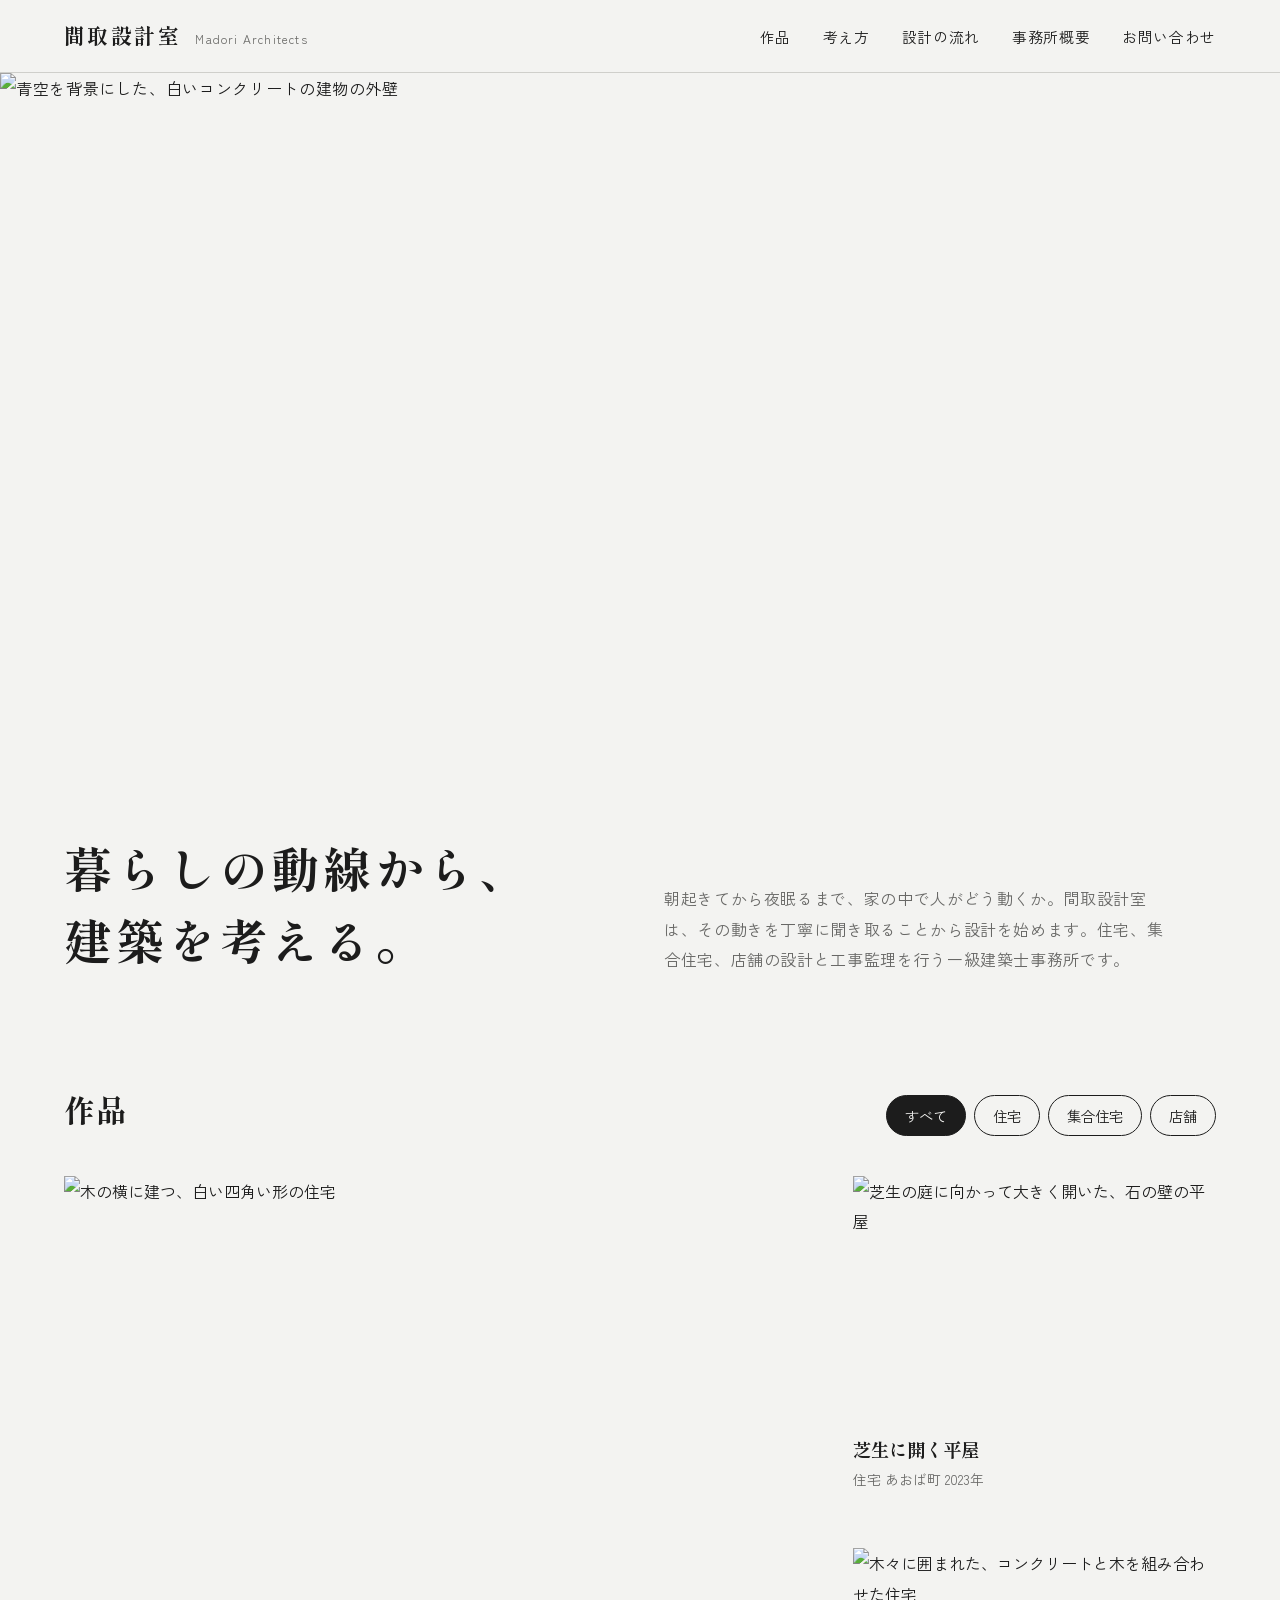
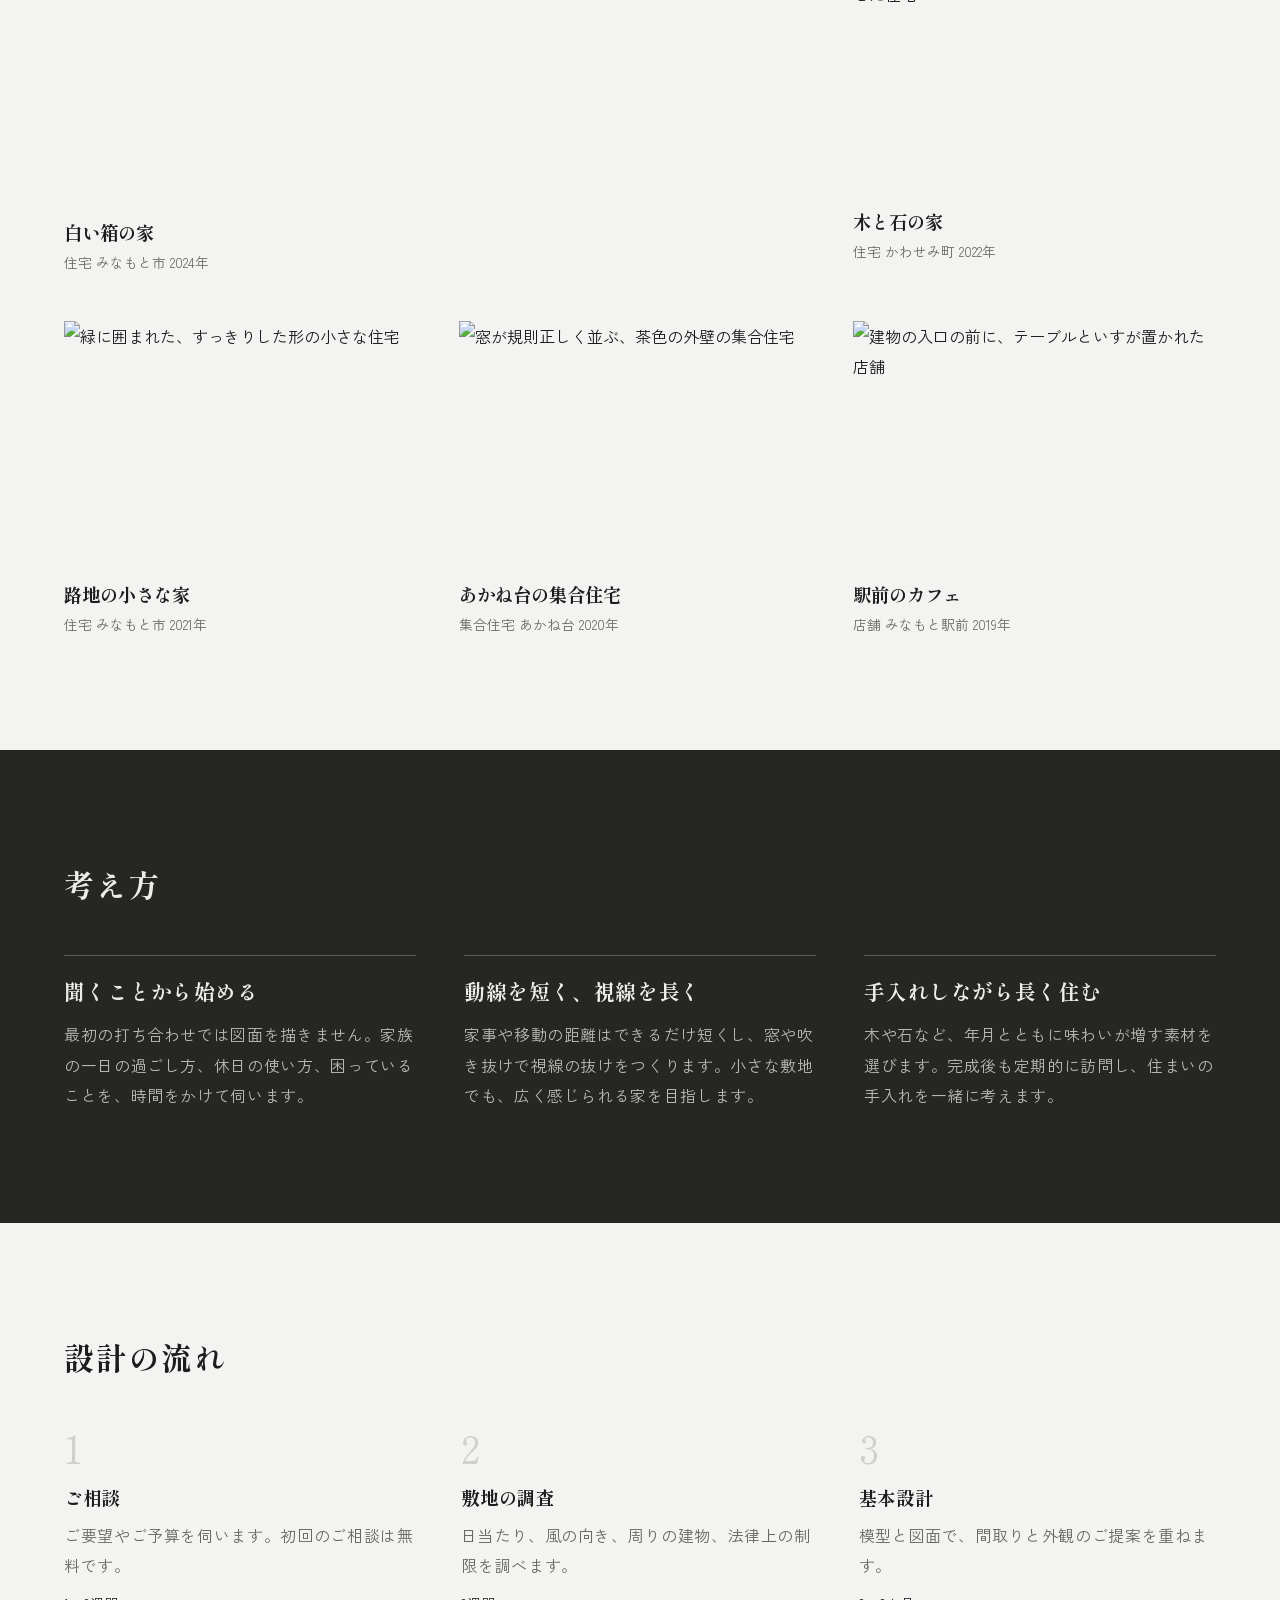
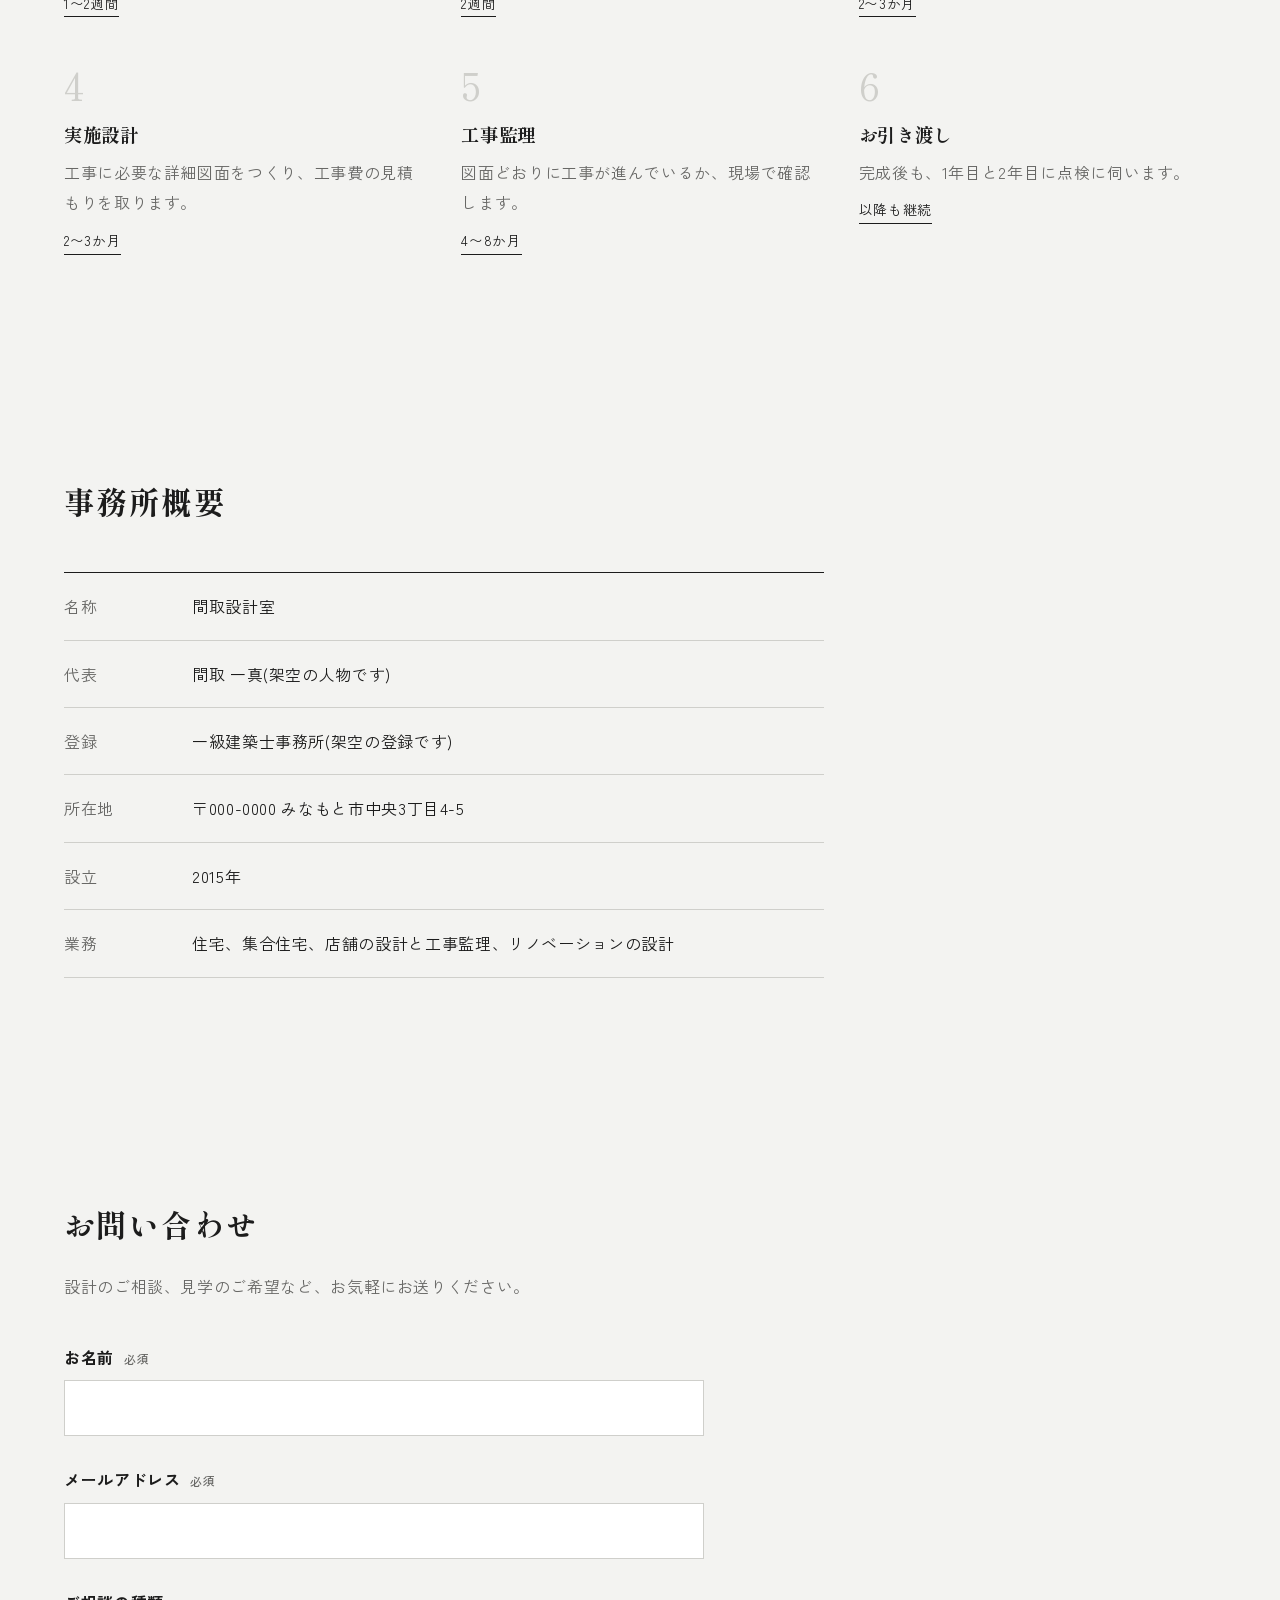
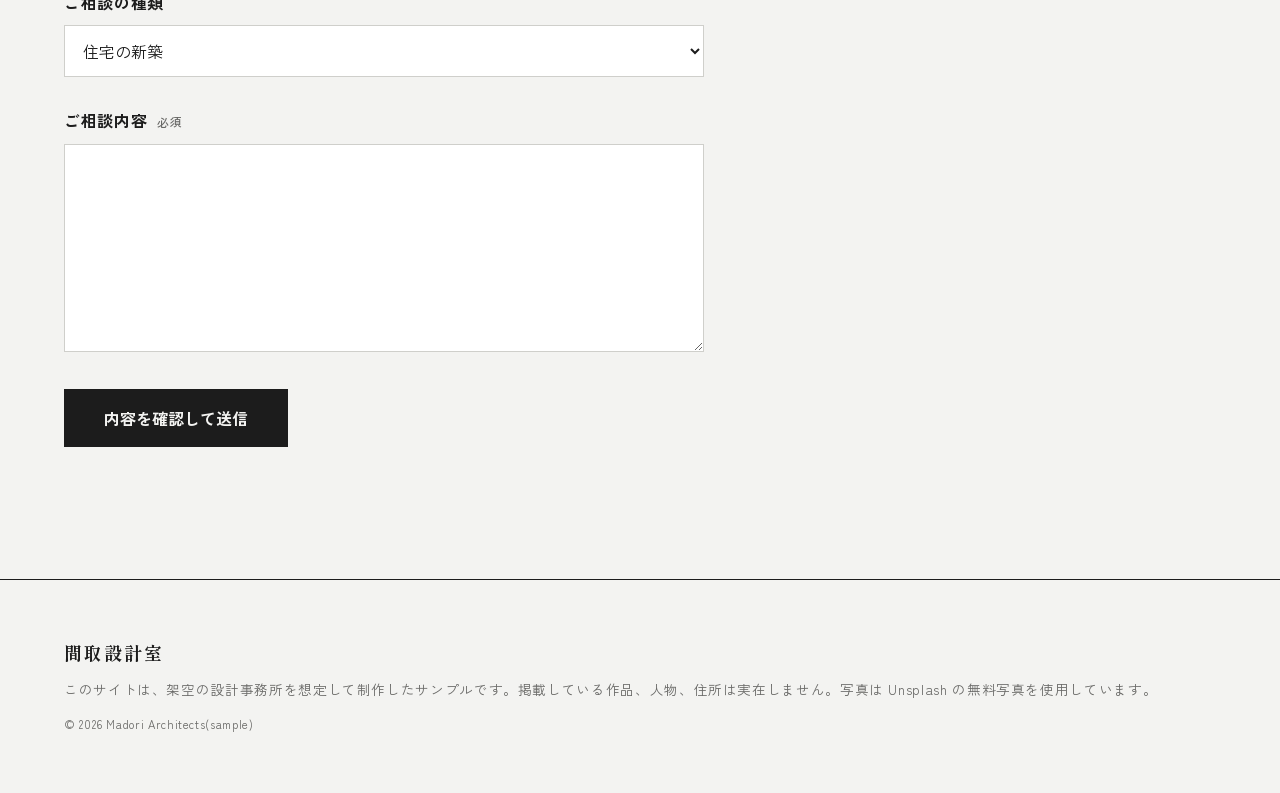
==== 02-architect/index.html @ a6670573 "設計事務所のサンプルサイトを追加" ====
<!DOCTYPE html>
<html lang="ja">
<head>
  <meta charset="UTF-8">
  <meta name="viewport" content="width=device-width, initial-scale=1.0">
  <title>間取設計室 | 一級建築士事務所</title>
  <meta name="description" content="架空の設計事務所を想定した制作サンプルです。">

  <!-- フォント:見出しは明朝(Shippori Mincho)、本文はゴシック -->
  <link rel="preconnect" href="https://fonts.googleapis.com">
  <link rel="preconnect" href="https://fonts.gstatic.com" crossorigin>
  <link href="https://fonts.googleapis.com/css2?family=Shippori+Mincho:wght@500;700&family=Zen+Kaku+Gothic+New:wght@400;500;700&display=swap" rel="stylesheet">

  <!-- 【つながり①】見た目は css/style.css -->
  <link rel="stylesheet" href="css/style.css">
</head>
<body>

  <a href="#main" class="skip">本文へ移動</a>

  <!-- ============ ヘッダー ============ -->
  <header class="header">
    <a href="#top" class="logo">
      <span class="logo-ja">間取設計室</span>
      <span class="logo-en">Madori Architects</span>
    </a>

    <!-- 【つながり②】js/script.js がメニューを開け閉めする(クリニックと同じ仕組み) -->
    <button class="menu-button" id="menu-button" aria-expanded="false" aria-controls="global-nav">メニュー</button>

    <nav class="nav" id="global-nav" aria-label="メインメニュー">
      <ul>
        <li><a href="#works">作品</a></li>
        <li><a href="#approach">考え方</a></li>
        <li><a href="#process">設計の流れ</a></li>
        <li><a href="#office">事務所概要</a></li>
        <li><a href="#contact">お問い合わせ</a></li>
      </ul>
    </nav>
  </header>

  <main id="main">

    <!-- ============ ファーストビュー ============ -->
    <section class="hero" id="top">
      <img class="hero-photo"
           src="https://images.unsplash.com/photo-1549791084-5f78368b208b?w=2000&q=80&auto=format&fit=crop"
           alt="青空を背景にした、白いコンクリートの建物の外壁"
           width="2000" height="1333">
      <div class="hero-text">
        <h1>暮らしの動線から、<br>建築を考える。</h1>
        <p>朝起きてから夜眠るまで、家の中で人がどう動くか。間取設計室は、その動きを丁寧に聞き取ることから設計を始めます。住宅、集合住宅、店舗の設計と工事監理を行う一級建築士事務所です。</p>
      </div>
    </section>

    <!-- ============ 作品(このサイトの中心) ============ -->
    <section class="section" id="works">
      <div class="section-head">
        <h2>作品</h2>
        <!-- 【つながり③】ボタンの data-filter を js/script.js が読み、作品を絞り込む -->
        <div class="filters" role="group" aria-label="作品の種類で絞り込む">
          <button type="button" class="filter is-active" data-filter="all" aria-pressed="true">すべて</button>
          <button type="button" class="filter" data-filter="住宅" aria-pressed="false">住宅</button>
          <button type="button" class="filter" data-filter="集合住宅" aria-pressed="false">集合住宅</button>
          <button type="button" class="filter" data-filter="店舗" aria-pressed="false">店舗</button>
        </div>
      </div>

      <!-- 【つながり④】作品のカードは、js/script.js の works(作品の一覧データ)から自動で作られる -->
      <ul class="works" id="works-list"></ul>
    </section>

    <!-- ============ 考え方 ============ -->
    <section class="section section-dark" id="approach">
      <h2>考え方</h2>
      <div class="approach">
        <div>
          <h3>聞くことから始める</h3>
          <p>最初の打ち合わせでは図面を描きません。家族の一日の過ごし方、休日の使い方、困っていることを、時間をかけて伺います。</p>
        </div>
        <div>
          <h3>動線を短く、視線を長く</h3>
          <p>家事や移動の距離はできるだけ短くし、窓や吹き抜けで視線の抜けをつくります。小さな敷地でも、広く感じられる家を目指します。</p>
        </div>
        <div>
          <h3>手入れしながら長く住む</h3>
          <p>木や石など、年月とともに味わいが増す素材を選びます。完成後も定期的に訪問し、住まいの手入れを一緒に考えます。</p>
        </div>
      </div>
    </section>

    <!-- ============ 設計の流れ(順番がある内容なので番号つきリスト) ============ -->
    <section class="section" id="process">
      <h2>設計の流れ</h2>
      <ol class="process">
        <li><h3>ご相談</h3><p>ご要望やご予算を伺います。初回のご相談は無料です。</p><span class="term">1〜2週間</span></li>
        <li><h3>敷地の調査</h3><p>日当たり、風の向き、周りの建物、法律上の制限を調べます。</p><span class="term">2週間</span></li>
        <li><h3>基本設計</h3><p>模型と図面で、間取りと外観のご提案を重ねます。</p><span class="term">2〜3か月</span></li>
        <li><h3>実施設計</h3><p>工事に必要な詳細図面をつくり、工事費の見積もりを取ります。</p><span class="term">2〜3か月</span></li>
        <li><h3>工事監理</h3><p>図面どおりに工事が進んでいるか、現場で確認します。</p><span class="term">4〜8か月</span></li>
        <li><h3>お引き渡し</h3><p>完成後も、1年目と2年目に点検に伺います。</p><span class="term">以降も継続</span></li>
      </ol>
    </section>

    <!-- ============ 事務所概要 ============ -->
    <section class="section" id="office">
      <h2>事務所概要</h2>
      <dl class="office">
        <dt>名称</dt><dd>間取設計室</dd>
        <dt>代表</dt><dd>間取 一真(架空の人物です)</dd>
        <dt>登録</dt><dd>一級建築士事務所(架空の登録です)</dd>
        <dt>所在地</dt><dd>〒000-0000 みなもと市中央3丁目4-5</dd>
        <dt>設立</dt><dd>2015年</dd>
        <dt>業務</dt><dd>住宅、集合住宅、店舗の設計と工事監理、リノベーションの設計</dd>
      </dl>
    </section>

    <!-- ============ お問い合わせ ============ -->
    <section class="section" id="contact">
      <h2>お問い合わせ</h2>
      <p class="contact-lead">設計のご相談、見学のご希望など、お気軽にお送りください。</p>

      <!-- 【つながり⑤】送信ボタンを押すと js/script.js が入力をチェックする -->
      <!-- novalidate … ブラウザ標準のチェックを止めて、自分で書いたチェックを使う -->
      <form class="form" id="contact-form" novalidate>
        <div class="field">
          <label for="name">お名前<span class="required">必須</span></label>
          <input type="text" id="name" name="name" autocomplete="name">
          <p class="error" id="name-error"></p>
        </div>
        <div class="field">
          <label for="email">メールアドレス<span class="required">必須</span></label>
          <input type="email" id="email" name="email" autocomplete="email">
          <p class="error" id="email-error"></p>
        </div>
        <div class="field">
          <label for="kind">ご相談の種類</label>
          <select id="kind" name="kind">
            <option>住宅の新築</option>
            <option>集合住宅</option>
            <option>店舗</option>
            <option>リノベーション</option>
            <option>その他</option>
          </select>
        </div>
        <div class="field">
          <label for="message">ご相談内容<span class="required">必須</span></label>
          <textarea id="message" name="message" rows="6"></textarea>
          <p class="error" id="message-error"></p>
        </div>
        <button type="submit" class="submit">内容を確認して送信</button>
        <p class="form-result" id="form-result" aria-live="polite"></p>
      </form>
    </section>

  </main>

  <!-- ============ 作品を大きく見る窓(dialog) ============ -->
  <!-- 【つながり⑥】作品カードを押すと js/script.js がここに中身を入れて開く -->
  <dialog class="modal" id="modal" aria-labelledby="modal-title">
    <button type="button" class="modal-close" id="modal-close">閉じる</button>
    <img class="modal-photo" id="modal-photo" src="" alt="">
    <div class="modal-body">
      <p class="modal-category" id="modal-category"></p>
      <h3 id="modal-title"></h3>
      <p id="modal-text"></p>
      <dl class="modal-data" id="modal-data"></dl>
    </div>
  </dialog>

  <!-- ============ フッター ============ -->
  <footer class="footer">
    <p class="footer-name">間取設計室</p>
    <p>このサイトは、架空の設計事務所を想定して制作したサンプルです。掲載している作品、人物、住所は実在しません。写真は Unsplash の無料写真を使用しています。</p>
    <p><small>&copy; <span id="year"></span> Madori Architects(sample)</small></p>
  </footer>

  <!-- 【つながり⑦】動きは js/script.js -->
  <script src="js/script.js"></script>
</body>
</html>
---- 02-architect/css/style.css ----
/* =========================================================
   間取設計室 style.css
   方針:写真(建物)を主役にして、文字と色は控えめにする
   ========================================================= */

/* ---------- 1. 色と文字 ---------- */
:root {
  --paper: #f3f3f1;   /* 背景(コンクリートのような白) */
  --ink: #1c1c1c;     /* 文字 */
  --sub: #686866;     /* 補足の文字 */
  --line: #cfcfcb;    /* 区切り線 */
  --dark: #262624;    /* 「考え方」の暗い背景 */

  --mincho: "Shippori Mincho", "Yu Mincho", "Hiragino Mincho ProN", serif;
  --gothic: "Zen Kaku Gothic New", "Hiragino Sans", "Meiryo", sans-serif;

  --side: clamp(20px, 5vw, 80px); /* 画面の左右の余白(画面幅に合わせて変わる) */
}

* { margin: 0; padding: 0; box-sizing: border-box; }

html { scroll-behavior: smooth; scroll-padding-top: 72px; }

body {
  background: var(--paper);
  color: var(--ink);
  font-family: var(--gothic);
  font-size: 16px;
  line-height: 1.9;
  letter-spacing: 0.04em;
}

a { color: inherit; }
img { display: block; max-width: 100%; height: auto; }

a:focus-visible, button:focus-visible, input:focus-visible, select:focus-visible, textarea:focus-visible {
  outline: 2px solid var(--ink);
  outline-offset: 3px;
}

h1, h2, h3 { font-family: var(--mincho); font-weight: 700; line-height: 1.5; }
h2 { font-size: 1.9rem; letter-spacing: 0.08em; }
h3 { font-size: 1.15rem; }

.skip { position: absolute; left: -9999px; }
.skip:focus { left: 16px; top: 16px; z-index: 100; background: var(--paper); padding: 8px 16px; }

.section { padding: 112px var(--side); }
.section > h2 { margin-bottom: 48px; }

/* ---------- 2. ヘッダー ---------- */
.header {
  position: sticky;
  top: 0;
  z-index: 50;
  display: flex;
  justify-content: space-between;
  align-items: center;
  padding: 16px var(--side);
  background: rgba(243, 243, 241, 0.94);
  border-bottom: 1px solid var(--line);
}
.logo { text-decoration: none; display: flex; align-items: baseline; gap: 14px; }
.logo-ja { font-family: var(--mincho); font-weight: 700; font-size: 1.3rem; letter-spacing: 0.12em; }
.logo-en { font-size: 0.75rem; color: var(--sub); letter-spacing: 0.1em; }

.nav ul { display: flex; gap: 32px; list-style: none; }
.nav a { text-decoration: none; font-size: 0.92rem; }
.nav a:hover { text-decoration: underline; text-underline-offset: 6px; }

.menu-button { display: none; }

/* ---------- 3. ファーストビュー ---------- */
.hero-photo {
  width: 100%;
  height: 78vh;
  min-height: 420px;
  object-fit: cover;
}
.hero-text {
  display: grid;
  grid-template-columns: minmax(0, 1fr) minmax(0, 1fr);
  gap: 48px;
  align-items: end;
  padding: 56px var(--side) 0;
}
.hero h1 { font-size: clamp(1.9rem, 4vw, 3rem); letter-spacing: 0.08em; }
.hero-text p { color: var(--sub); max-width: 32em; }

/* ---------- 4. 作品 ---------- */
.section-head {
  display: flex;
  justify-content: space-between;
  align-items: baseline;
  gap: 24px;
  flex-wrap: wrap;
  margin-bottom: 40px;
}

.filters { display: flex; flex-wrap: wrap; gap: 8px; }
.filter {
  font: inherit;
  font-size: 0.9rem;
  padding: 6px 18px;
  border: 1px solid var(--ink);
  border-radius: 999px;
  background: transparent;
  color: var(--ink);
  cursor: pointer;
}
/* 【つながり】js/script.js が選んだボタンに is-active をつける */
.filter.is-active { background: var(--ink); color: var(--paper); }

.works {
  list-style: none;
  display: grid;
  grid-template-columns: repeat(3, minmax(0, 1fr));
  gap: 56px 32px;
}
/* 1つ目の作品だけ横に2マス分使って大きく見せる */
.work:first-child { grid-column: span 2; grid-row: span 2; }
.work[hidden] { display: none; }

.work-button {
  display: block;
  width: 100%;
  padding: 0;
  border: none;
  background: none;
  color: inherit;
  font: inherit;
  text-align: left;
  cursor: zoom-in;   /* マウスを乗せると虫めがねのマーク */
}
.work-button img {
  width: 100%;
  aspect-ratio: 3 / 2;
  object-fit: cover;
  transition: opacity 0.3s;
}
.work:first-child .work-button img { aspect-ratio: auto; height: calc(100% - 64px); min-height: 360px; }
.work:first-child .work-button { height: 100%; }
.work-button:hover img { opacity: 0.85; }

.work-title { display: block; margin-top: 14px; font-family: var(--mincho); font-weight: 700; font-size: 1.15rem; }
.work-meta { display: block; font-size: 0.85rem; color: var(--sub); }

/* ---------- 5. 考え方(暗い背景) ---------- */
.section-dark { background: var(--dark); color: #ecece8; }
.approach {
  display: grid;
  grid-template-columns: repeat(3, minmax(0, 1fr));
  gap: 48px;
}
.approach h3 { font-size: 1.3rem; padding-top: 20px; border-top: 1px solid #5c5c58; }
.approach p { margin-top: 12px; color: #b9b9b3; }

/* ---------- 6. 設計の流れ ---------- */
.process {
  list-style: none;
  counter-reset: step;
  display: grid;
  grid-template-columns: repeat(3, minmax(0, 1fr));
  gap: 48px 40px;
}
.process li { counter-increment: step; position: relative; padding-top: 56px; }
.process li::before {
  content: counter(step);          /* 1〜6 が自動で入る */
  position: absolute;
  top: 0;
  left: 0;
  font-family: var(--mincho);
  font-size: 2.4rem;
  line-height: 1;
  color: var(--line);
}
.process p { margin-top: 8px; color: var(--sub); }
.term { display: inline-block; margin-top: 10px; font-size: 0.85rem; border-bottom: 1px solid var(--ink); }

/* ---------- 7. 事務所概要 ---------- */
.office {
  display: grid;
  grid-template-columns: 8em 1fr;
  max-width: 760px;
  border-top: 1px solid var(--ink);
}
.office dt, .office dd { padding: 18px 0; border-bottom: 1px solid var(--line); }
.office dt { color: var(--sub); }

/* ---------- 8. お問い合わせ ---------- */
.contact-lead { margin: -24px 0 40px; color: var(--sub); }
.form { max-width: 640px; }
.field { margin-bottom: 28px; }
.field label { display: block; font-weight: 700; margin-bottom: 8px; }
.required { margin-left: 10px; font-size: 0.75rem; font-weight: 500; color: var(--sub); }

.field input, .field select, .field textarea {
  width: 100%;
  font: inherit;
  padding: 12px 14px;
  border: 1px solid var(--line);
  border-radius: 0;
  background: #fff;
  color: var(--ink);
}
/* 【つながり】入力に問題があると js/script.js が aria-invalid="true" をつける */
.field [aria-invalid="true"] { border: 2px solid var(--ink); }
.error { margin-top: 6px; font-size: 0.85rem; font-weight: 700; }
.error:empty { display: none; }

.submit {
  font: inherit;
  font-weight: 700;
  padding: 14px 40px;
  border: none;
  background: var(--ink);
  color: var(--paper);
  cursor: pointer;
}
.submit:hover { opacity: 0.85; }
.form-result { margin-top: 20px; }

/* ---------- 9. 作品を大きく見る窓(dialog) ---------- */
.modal {
  width: min(1100px, 92vw);
  max-height: 90vh;
  margin: auto;
  border: none;
  padding: 0;
  background: var(--paper);
  color: var(--ink);
  overflow: auto;
}
.modal::backdrop { background: rgba(20, 20, 18, 0.8); } /* 窓の外側を暗くする */

.modal-photo { width: 100%; max-height: 62vh; object-fit: cover; }
.modal-body {
  display: grid;
  grid-template-columns: minmax(0, 1.4fr) minmax(0, 1fr);
  gap: 8px 48px;
  padding: 32px 40px 40px;
}
.modal-category { grid-column: 1 / -1; font-size: 0.85rem; color: var(--sub); }
.modal-body h3 { grid-column: 1 / -1; font-size: 1.6rem; margin-bottom: 8px; }
.modal-data { display: grid; grid-template-columns: 6em 1fr; gap: 6px 16px; align-self: start; font-size: 0.92rem; }
.modal-data dt { color: var(--sub); }

.modal-close {
  position: absolute;   /* 写真の右上に重ねて置く */
  top: 0;
  right: 0;
  z-index: 1;
  font: inherit;
  font-size: 0.9rem;
  padding: 10px 20px;
  border: none;
  background: var(--ink);
  color: var(--paper);
  cursor: pointer;
}

/* ---------- 10. フッター ---------- */
.footer {
  padding: 56px var(--side);
  border-top: 1px solid var(--ink);
  font-size: 0.85rem;
  color: var(--sub);
}
.footer p + p { margin-top: 8px; }
.footer-name { font-family: var(--mincho); font-weight: 700; font-size: 1.1rem; color: var(--ink); letter-spacing: 0.12em; }

/* =========================================================
   11. 画面が狭いとき
   ========================================================= */
@media (max-width: 960px) {
  .works { grid-template-columns: repeat(2, minmax(0, 1fr)); }
  .approach, .process { grid-template-columns: 1fr; gap: 40px; }
  .hero-text { grid-template-columns: 1fr; gap: 20px; }
}

@media (max-width: 760px) {
  .menu-button {
    display: block;
    font: inherit;
    font-size: 0.9rem;
    padding: 6px 14px;
    border: 1px solid var(--ink);
    background: transparent;
    color: var(--ink);
    cursor: pointer;
  }
  .nav {
    display: none;
    position: absolute;
    top: 100%;
    left: 0;
    right: 0;
    background: var(--paper);
    border-bottom: 1px solid var(--line);
    padding: 8px var(--side) 16px;
  }
  .nav.is-open { display: block; }
  .nav ul { flex-direction: column; gap: 0; }
  .nav a { display: block; padding: 12px 0; border-bottom: 1px solid var(--line); }
  .logo-en { display: none; }

  .section { padding: 72px var(--side); }
  .hero-photo { height: 56vh; min-height: 300px; }
  .works { grid-template-columns: 1fr; gap: 40px; }
  .work:first-child { grid-column: auto; grid-row: auto; }
  .work:first-child .work-button img { height: auto; min-height: 0; aspect-ratio: 3 / 2; }
  .modal-body { grid-template-columns: 1fr; padding: 24px; }
  .office { grid-template-columns: 1fr; }
  .office dt { padding-bottom: 0; border-bottom: none; }
  .office dd { padding-top: 4px; }
}

@media (prefers-reduced-motion: reduce) {
  html { scroll-behavior: auto; }
  .work-button img { transition: none; }
}
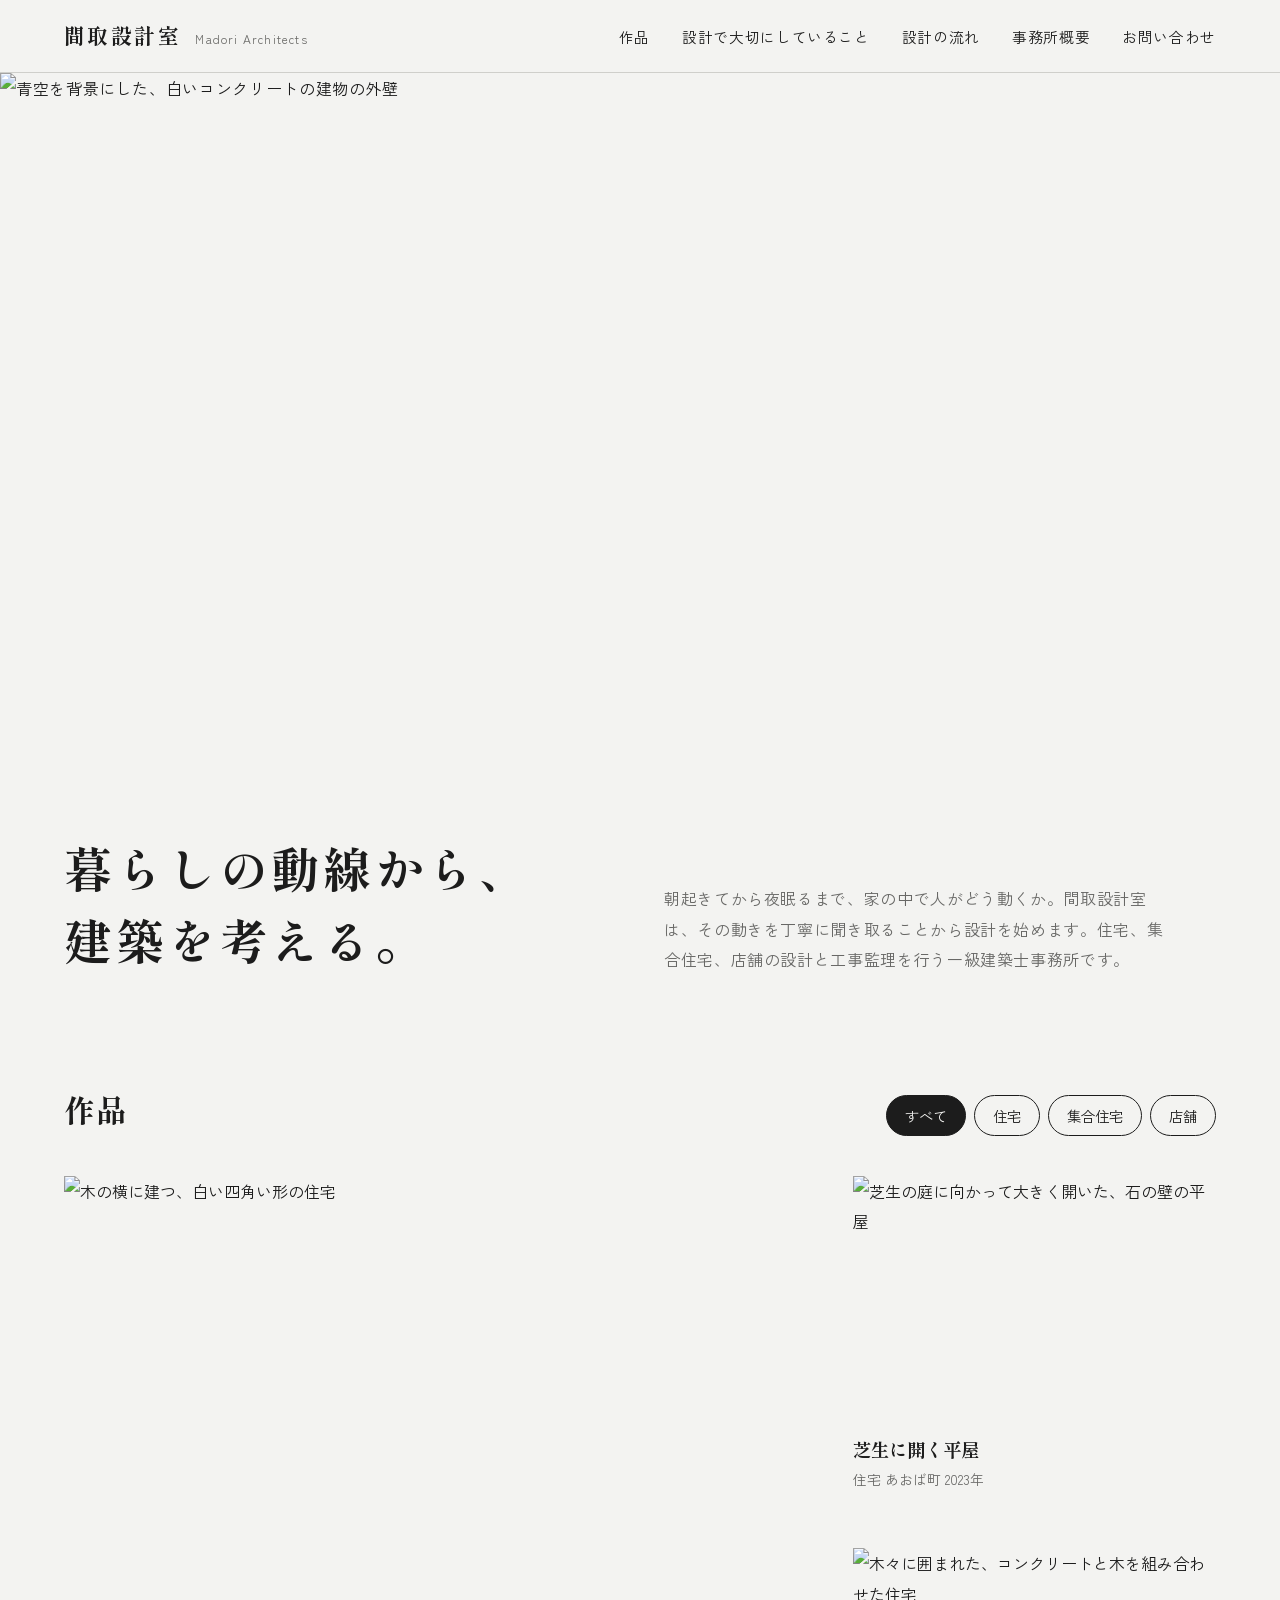
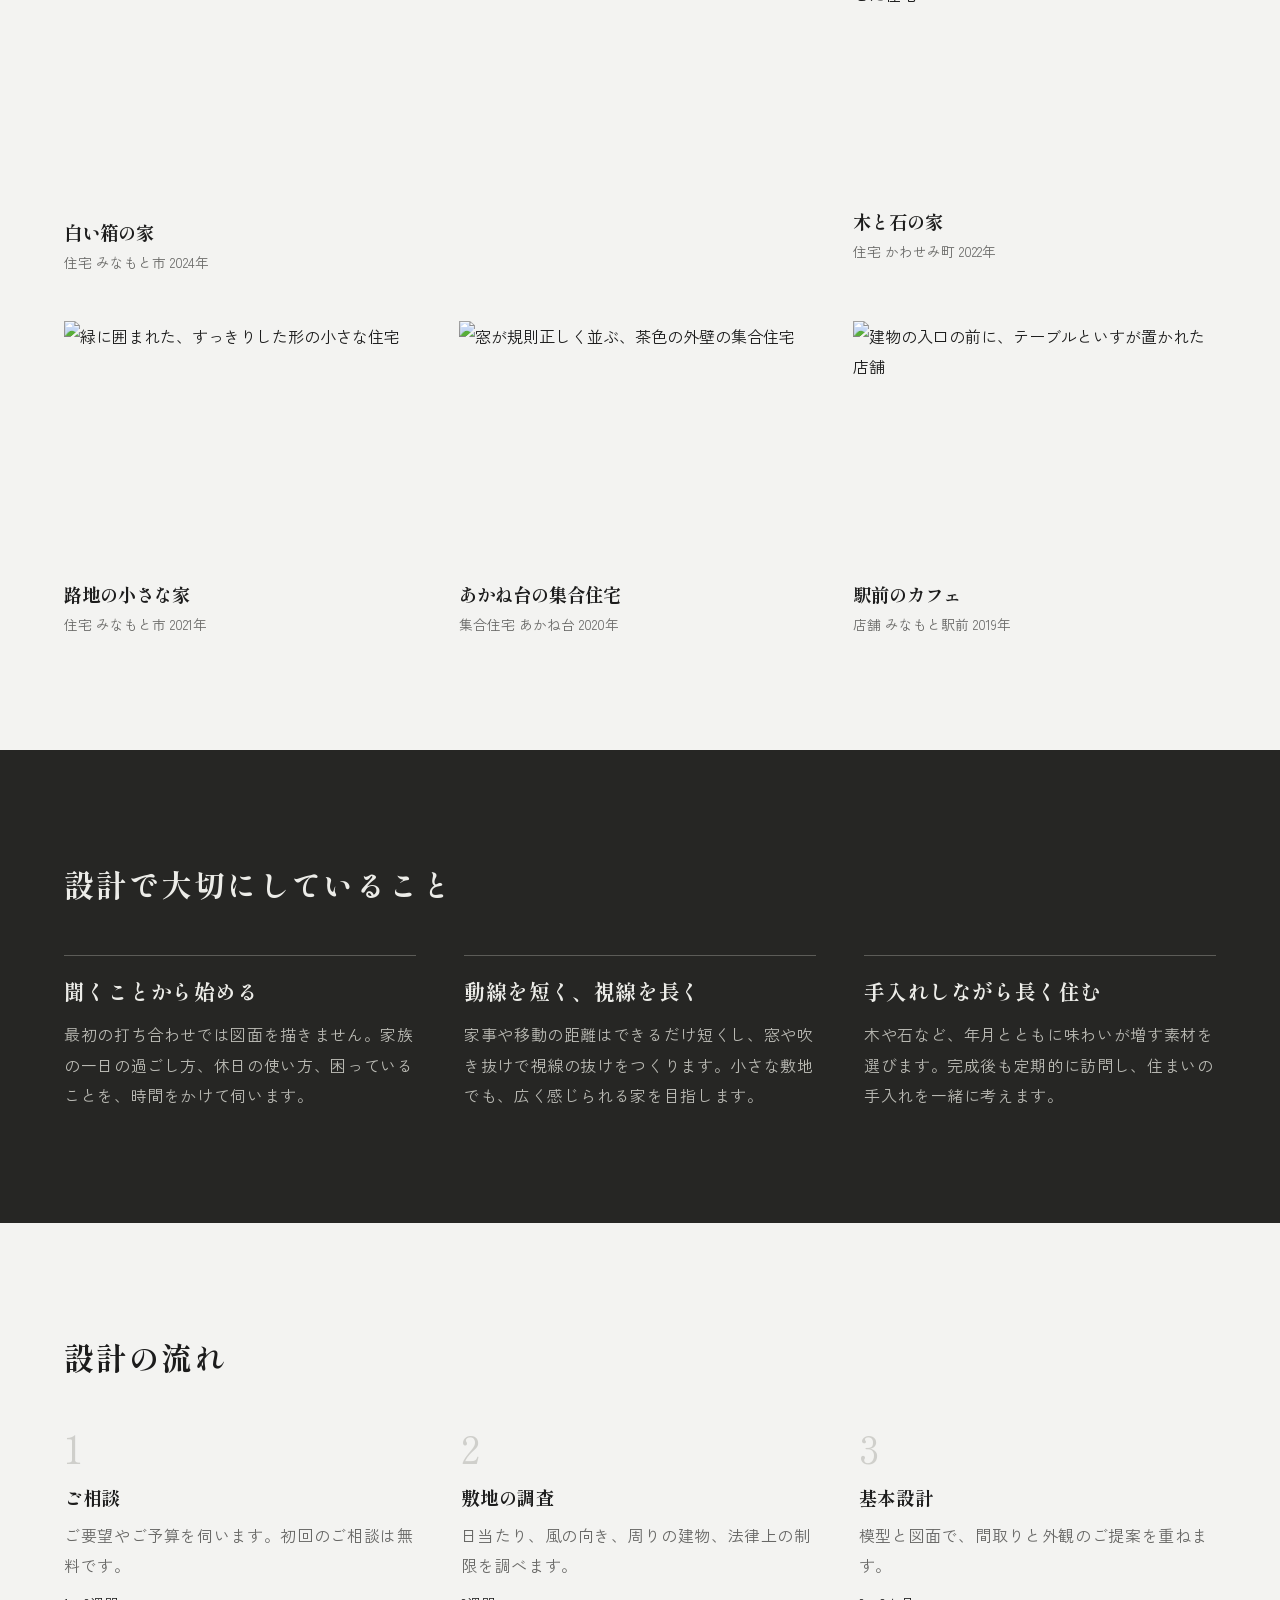
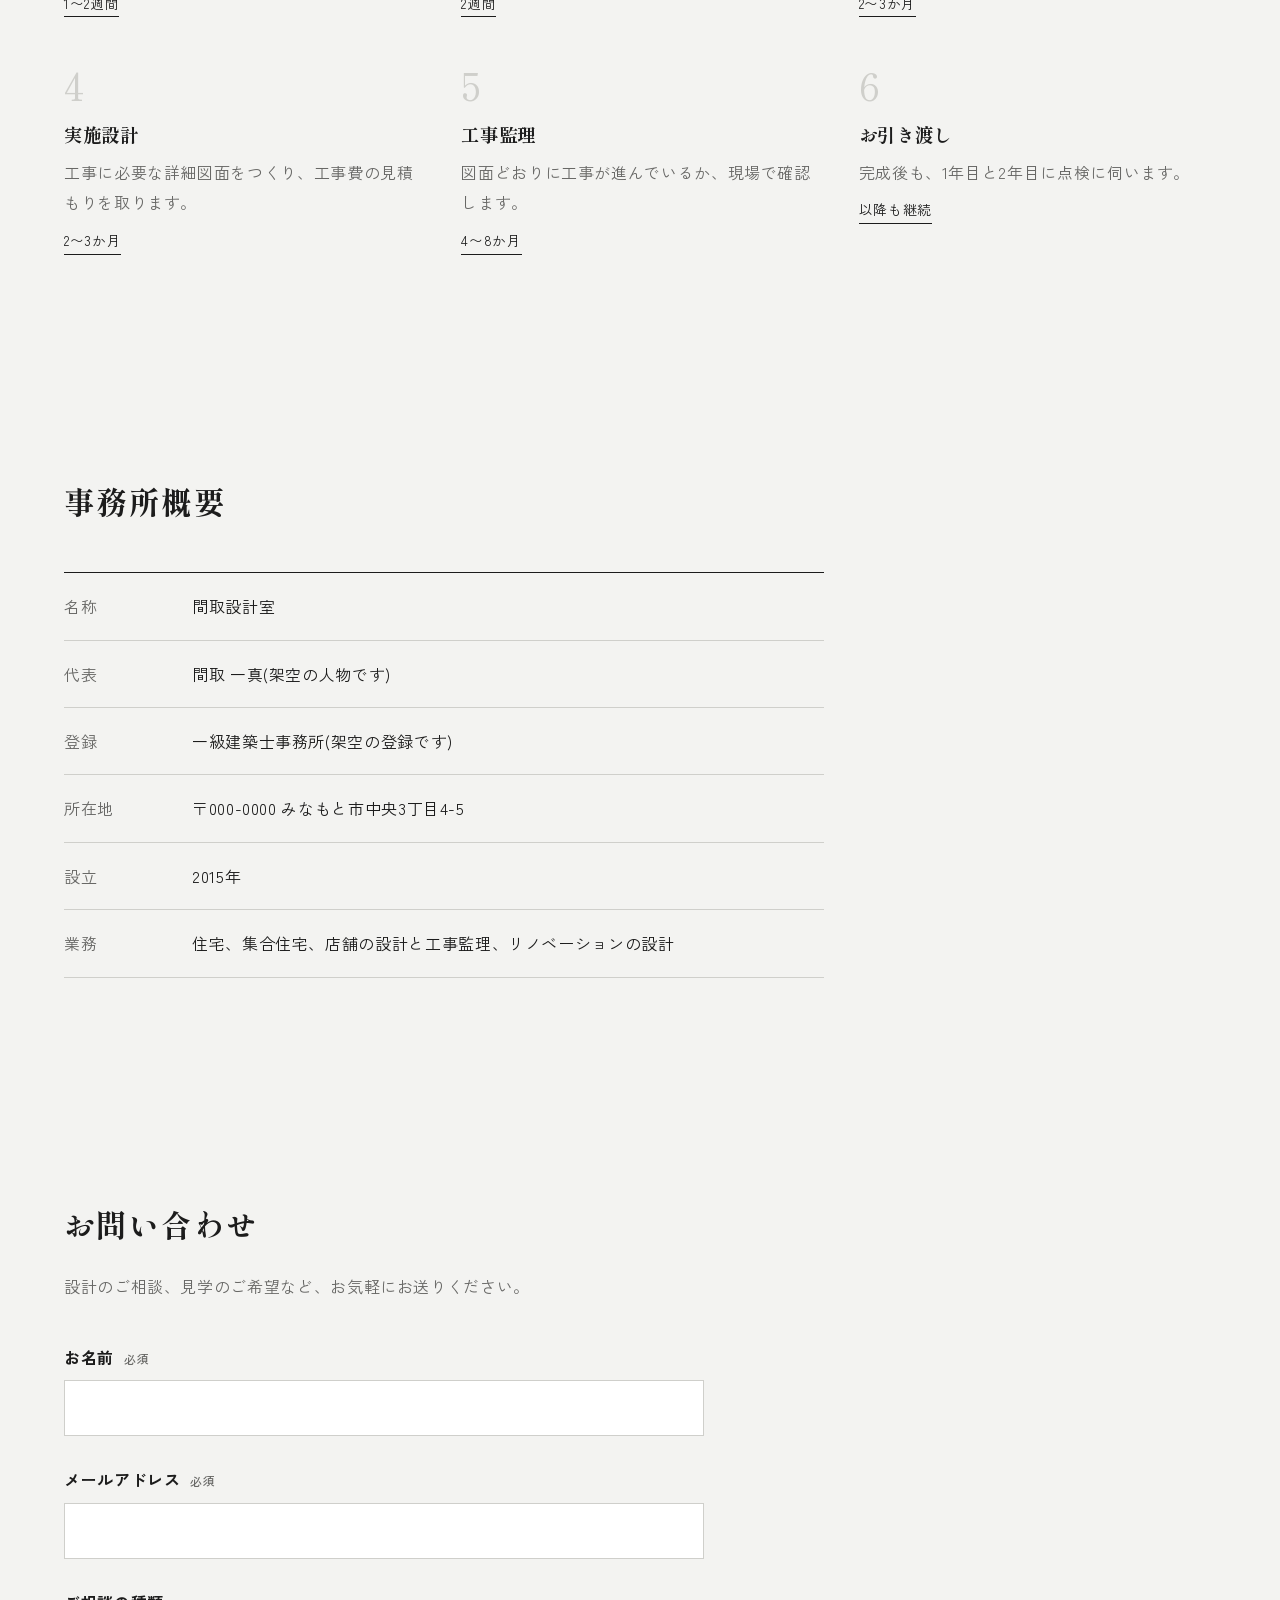
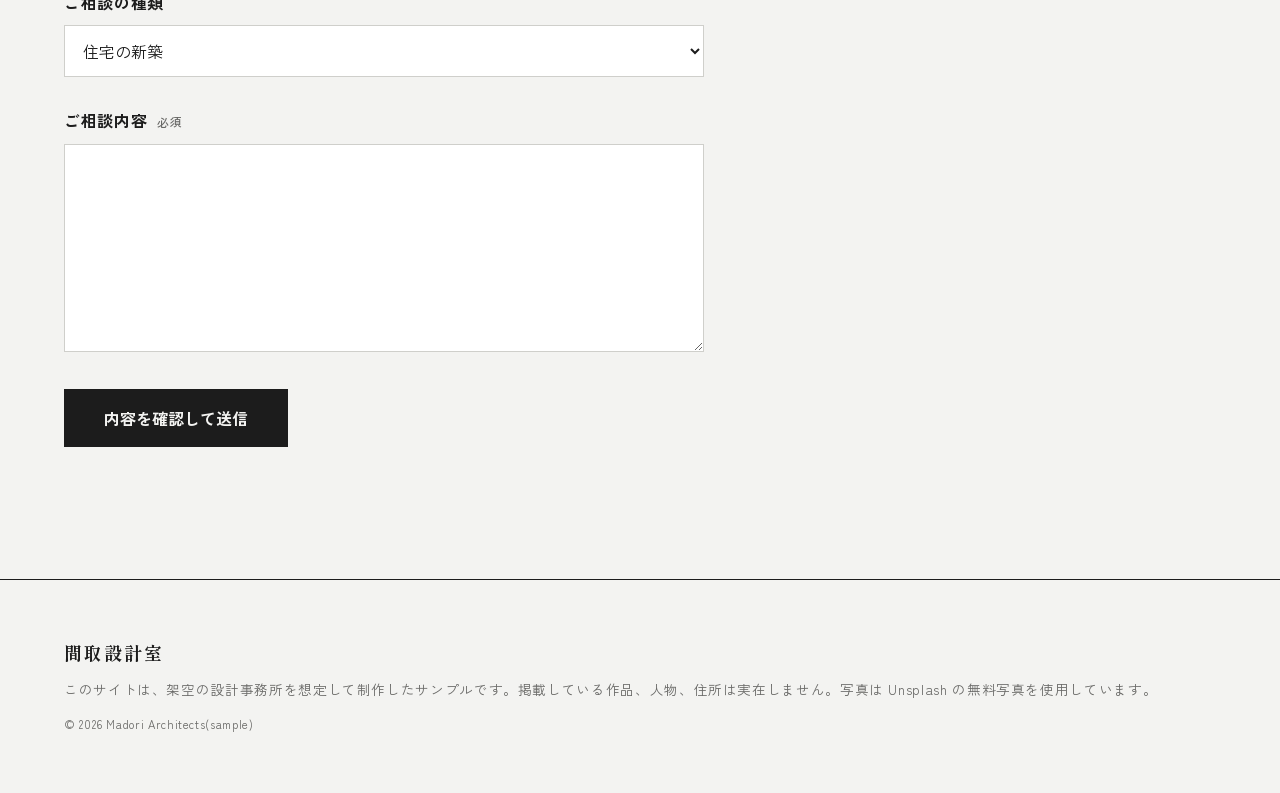
==== commit 261b9cf0: "考え方の見出しを変更" ====
--- a/02-architect/index.html
+++ b/02-architect/index.html
@@ -31,7 +31,7 @@
     <nav class="nav" id="global-nav" aria-label="メインメニュー">
       <ul>
         <li><a href="#works">作品</a></li>
-        <li><a href="#approach">考え方</a></li>
+        <li><a href="#approach">設計で大切にしていること</a></li>
         <li><a href="#process">設計の流れ</a></li>
         <li><a href="#office">事務所概要</a></li>
         <li><a href="#contact">お問い合わせ</a></li>
@@ -70,9 +70,9 @@
       <ul class="works" id="works-list"></ul>
     </section>
 
-    <!-- ============ 考え方 ============ -->
+    <!-- ============ 設計で大切にしていること ============ -->
     <section class="section section-dark" id="approach">
-      <h2>考え方</h2>
+      <h2>設計で大切にしていること</h2>
       <div class="approach">
         <div>
           <h3>聞くことから始める</h3>
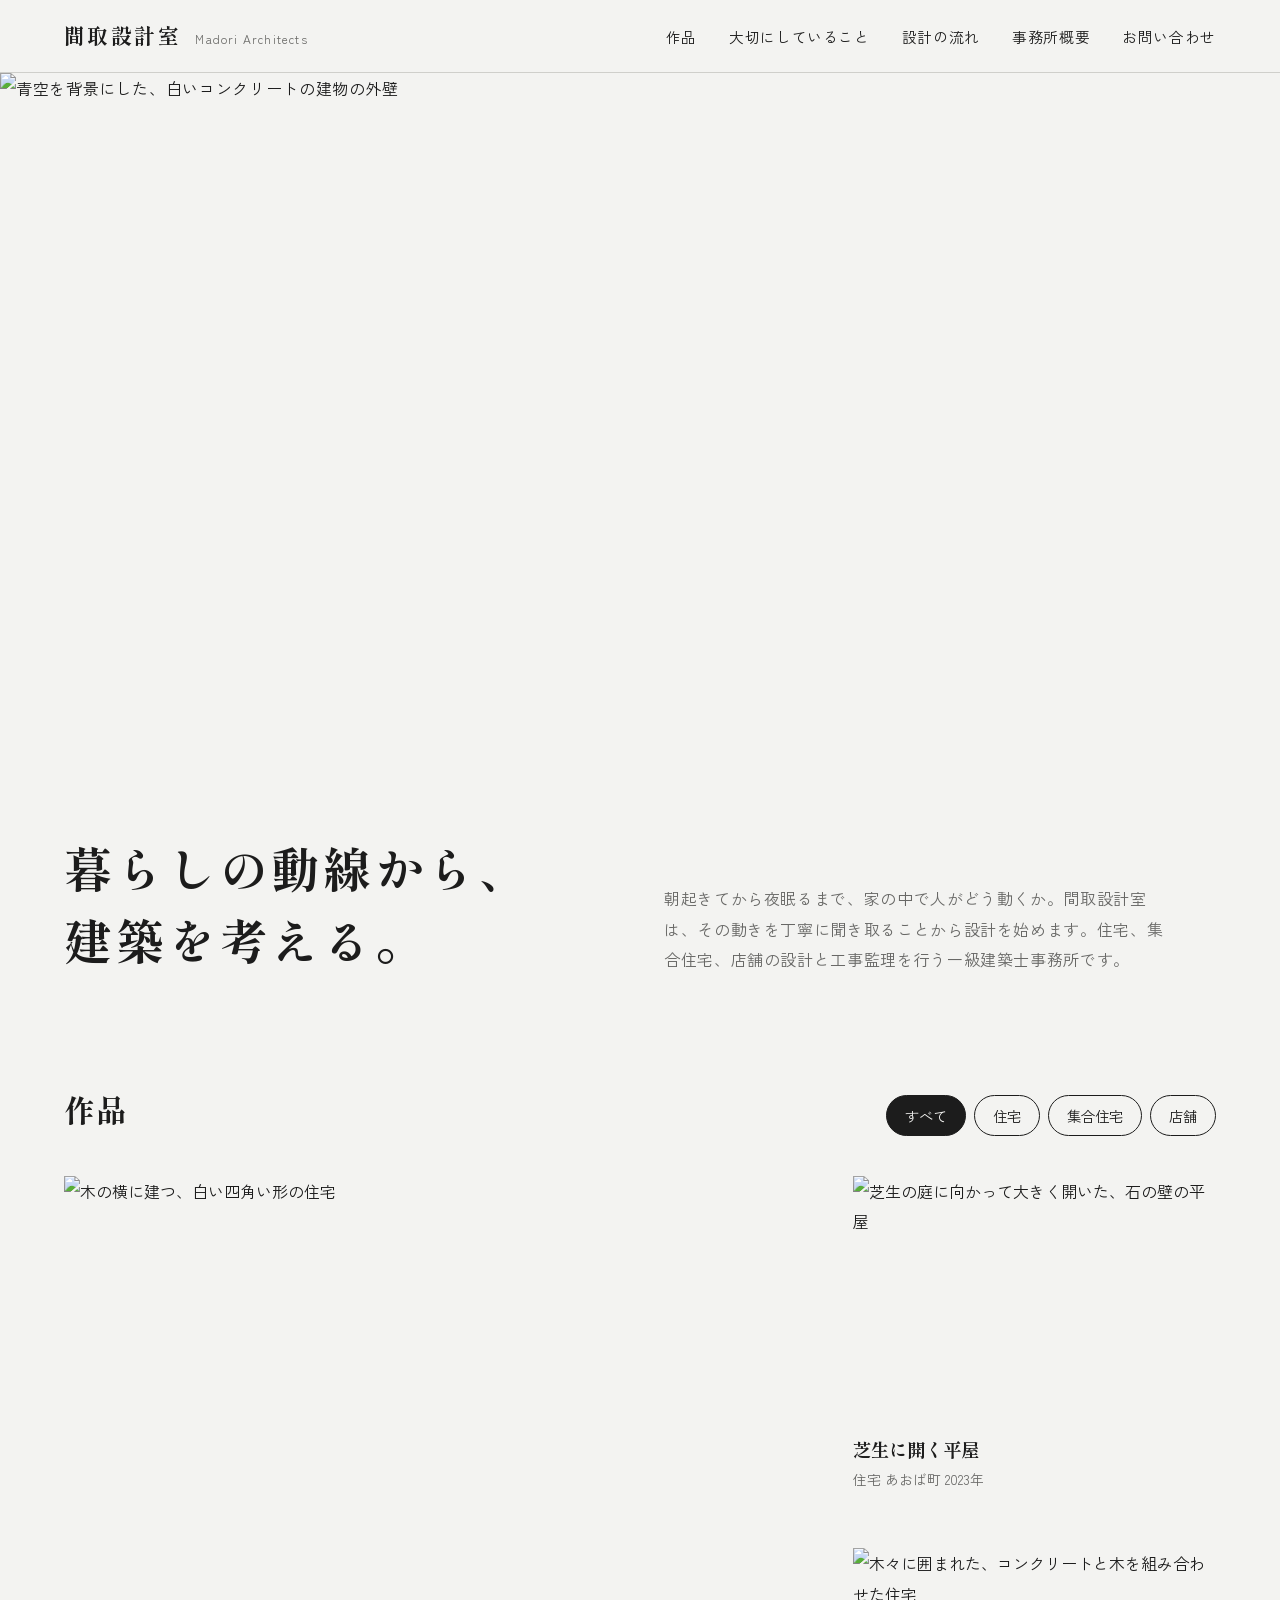
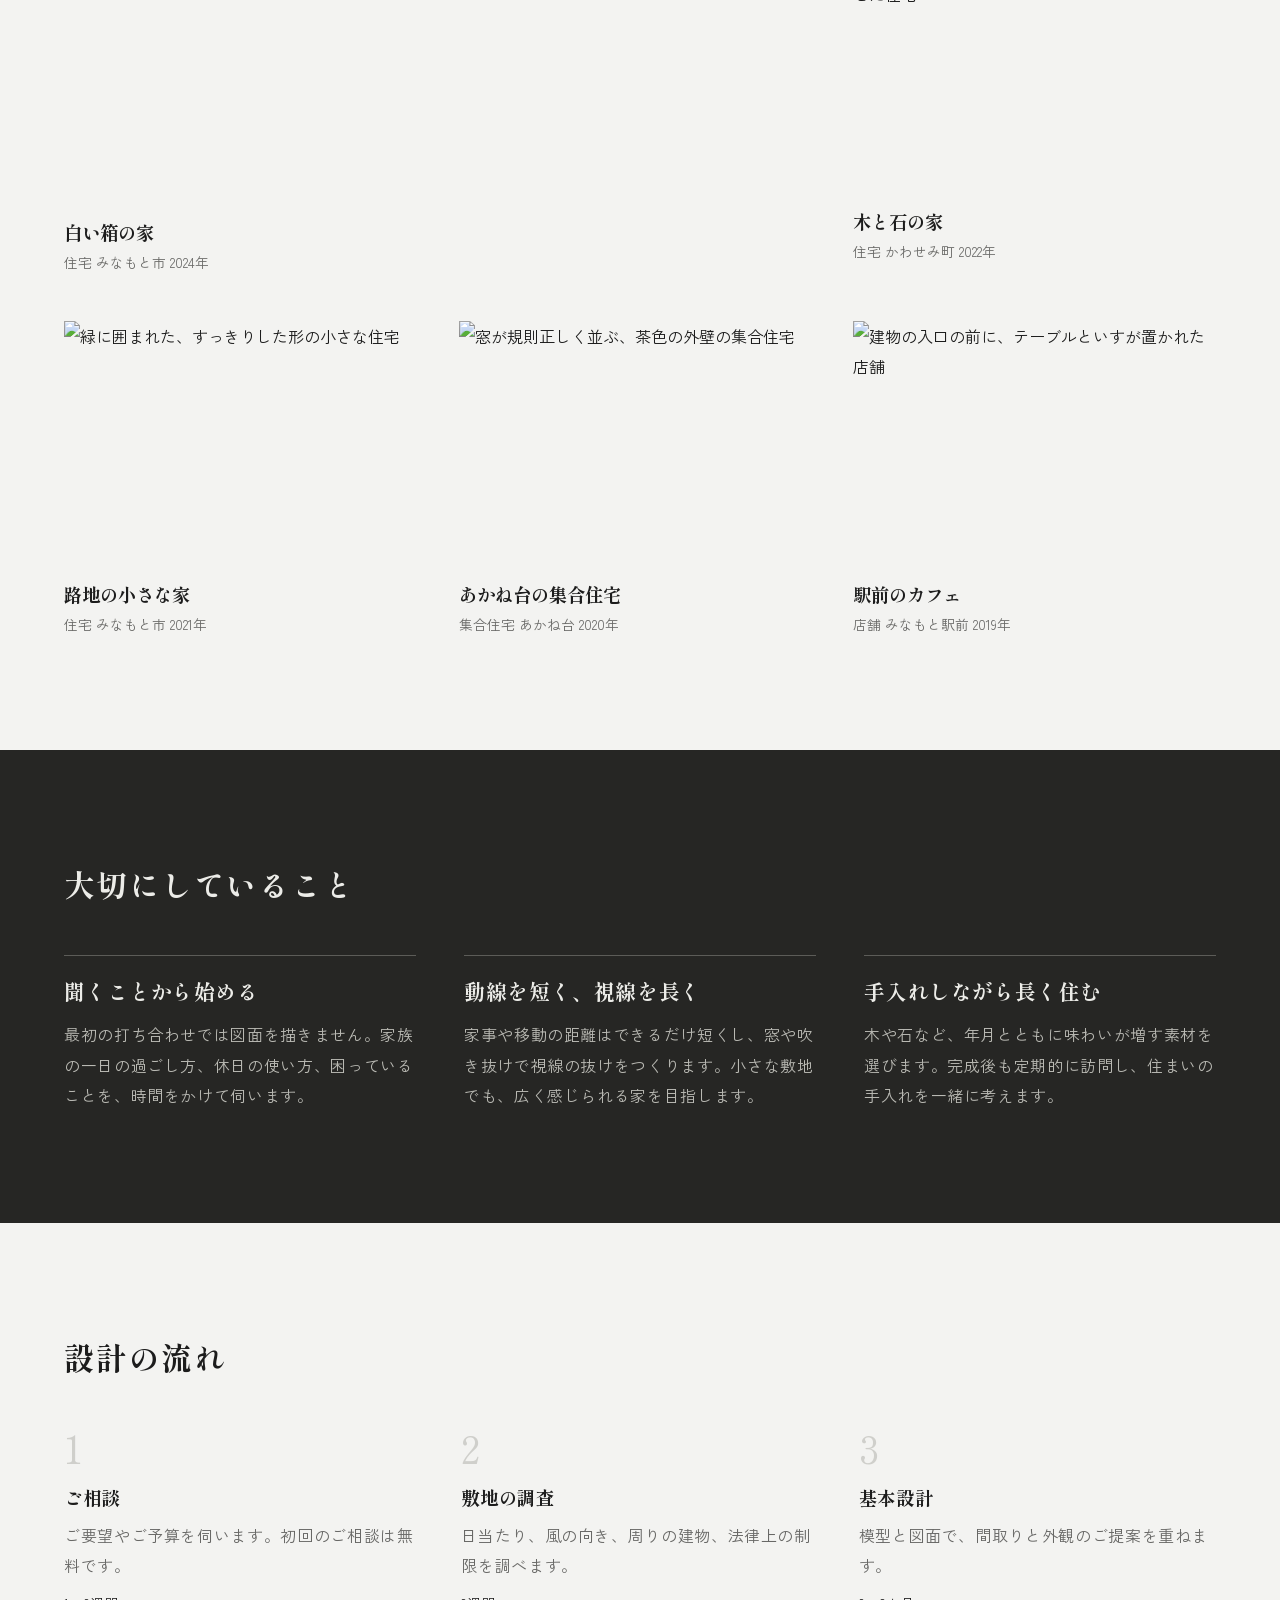
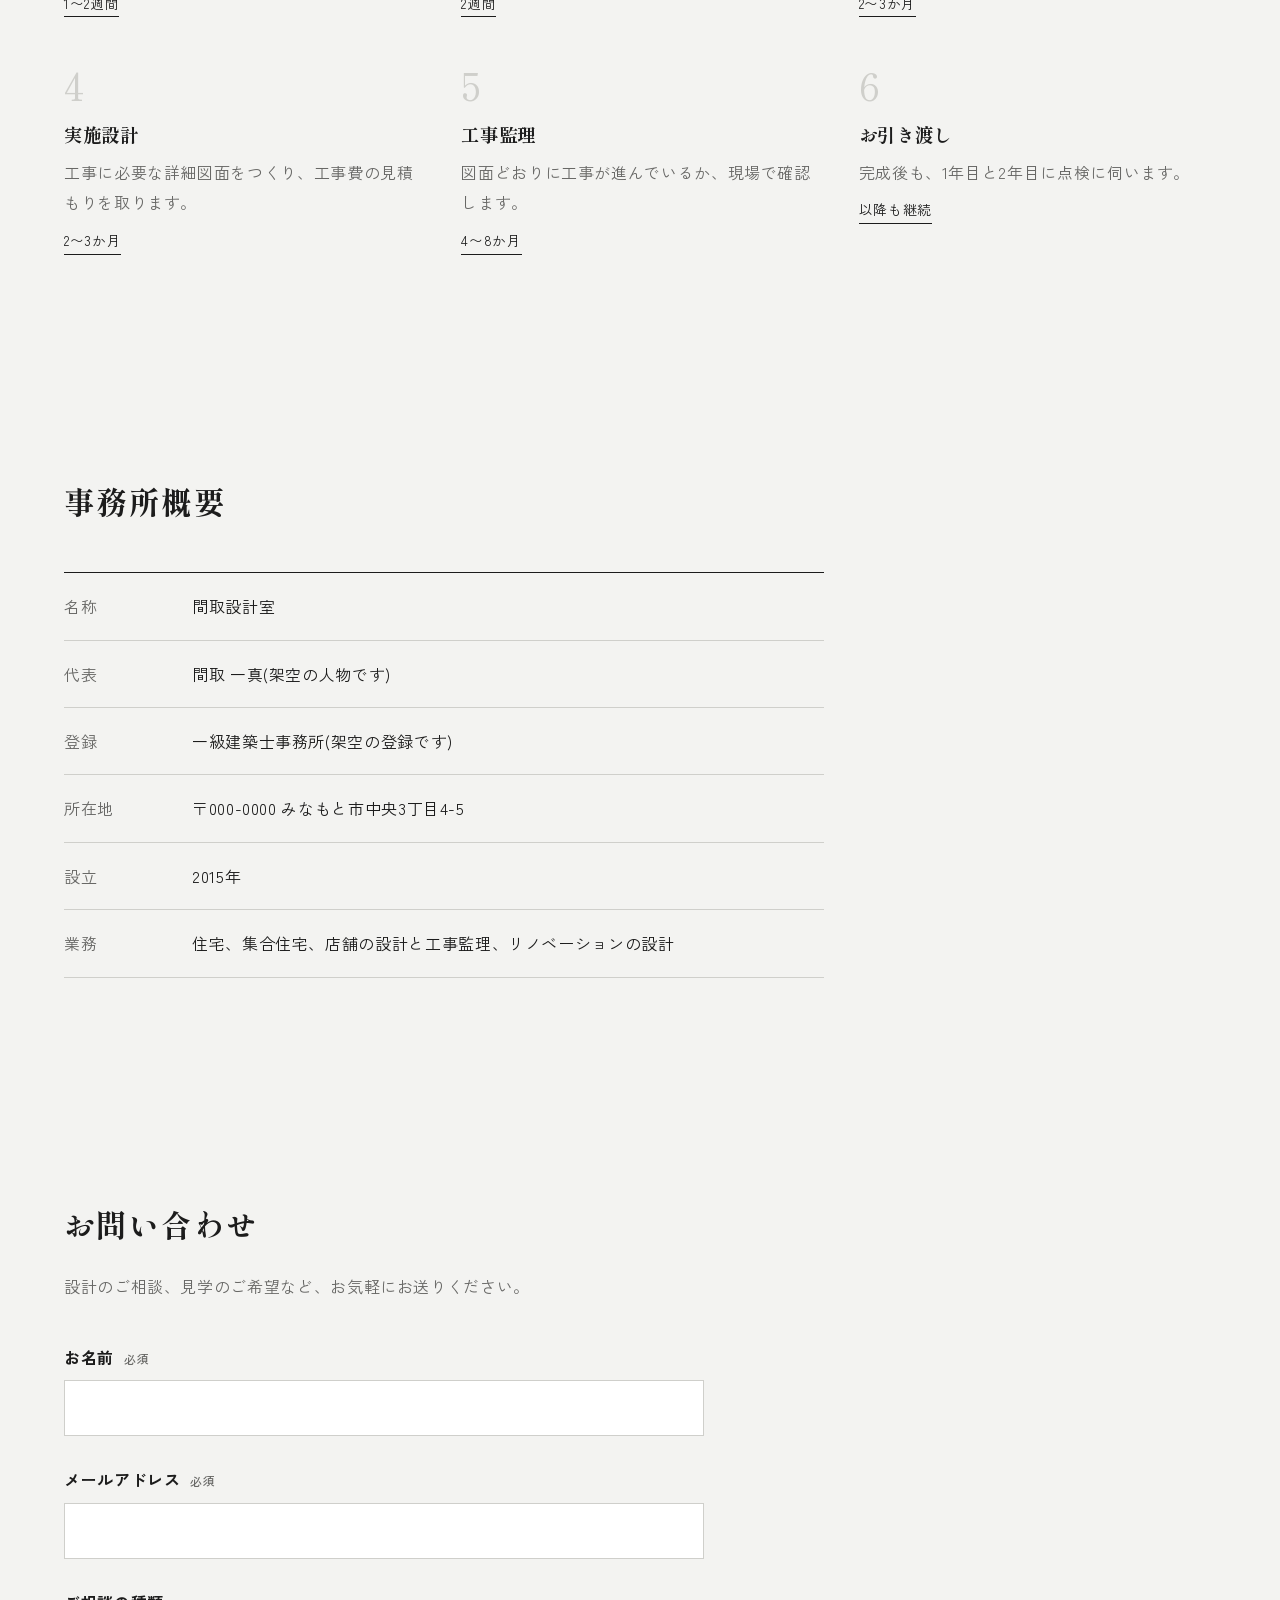
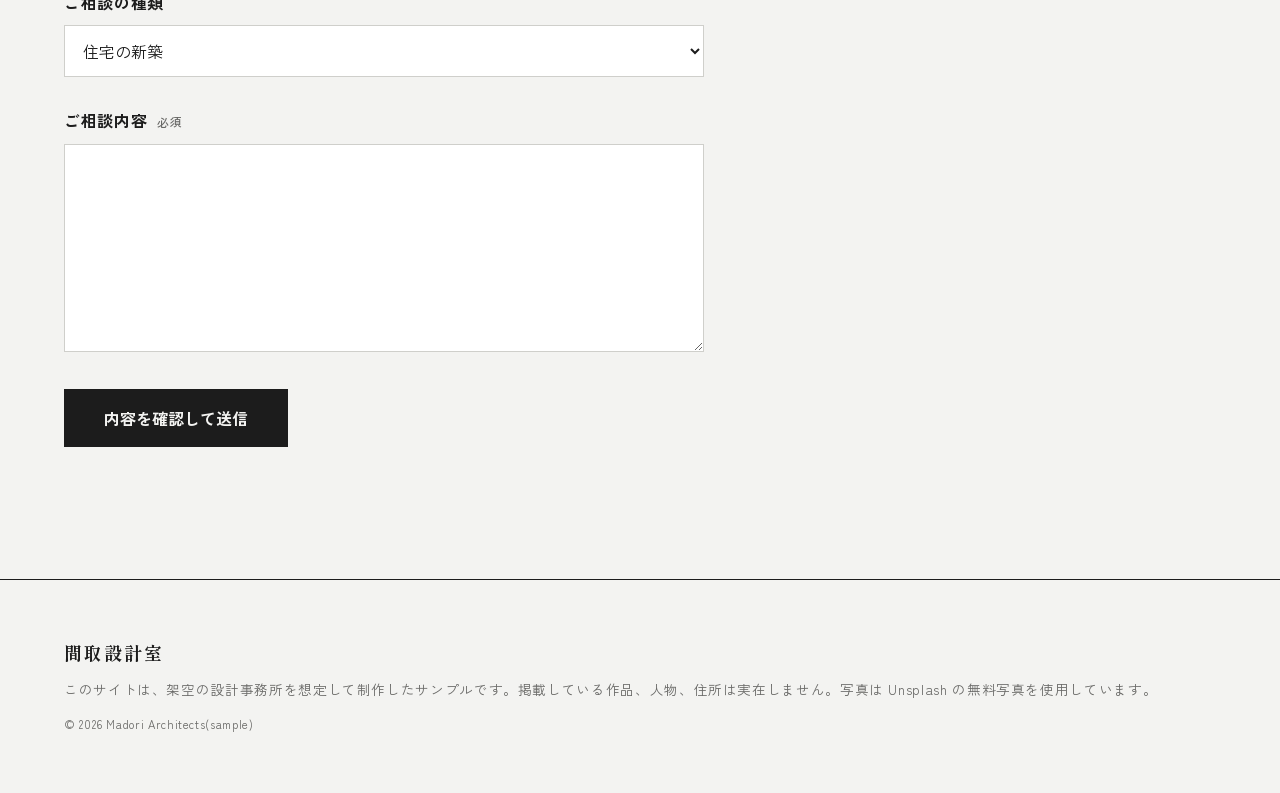
==== commit f7db3873: "見出しを変更" ====
--- a/02-architect/index.html
+++ b/02-architect/index.html
@@ -31,7 +31,7 @@
     <nav class="nav" id="global-nav" aria-label="メインメニュー">
       <ul>
         <li><a href="#works">作品</a></li>
-        <li><a href="#approach">設計で大切にしていること</a></li>
+        <li><a href="#approach">大切にしていること</a></li>
         <li><a href="#process">設計の流れ</a></li>
         <li><a href="#office">事務所概要</a></li>
         <li><a href="#contact">お問い合わせ</a></li>
@@ -70,9 +70,9 @@
       <ul class="works" id="works-list"></ul>
     </section>
 
-    <!-- ============ 設計で大切にしていること ============ -->
+    <!-- ============ 大切にしていること ============ -->
     <section class="section section-dark" id="approach">
-      <h2>設計で大切にしていること</h2>
+      <h2>大切にしていること</h2>
       <div class="approach">
         <div>
           <h3>聞くことから始める</h3>
